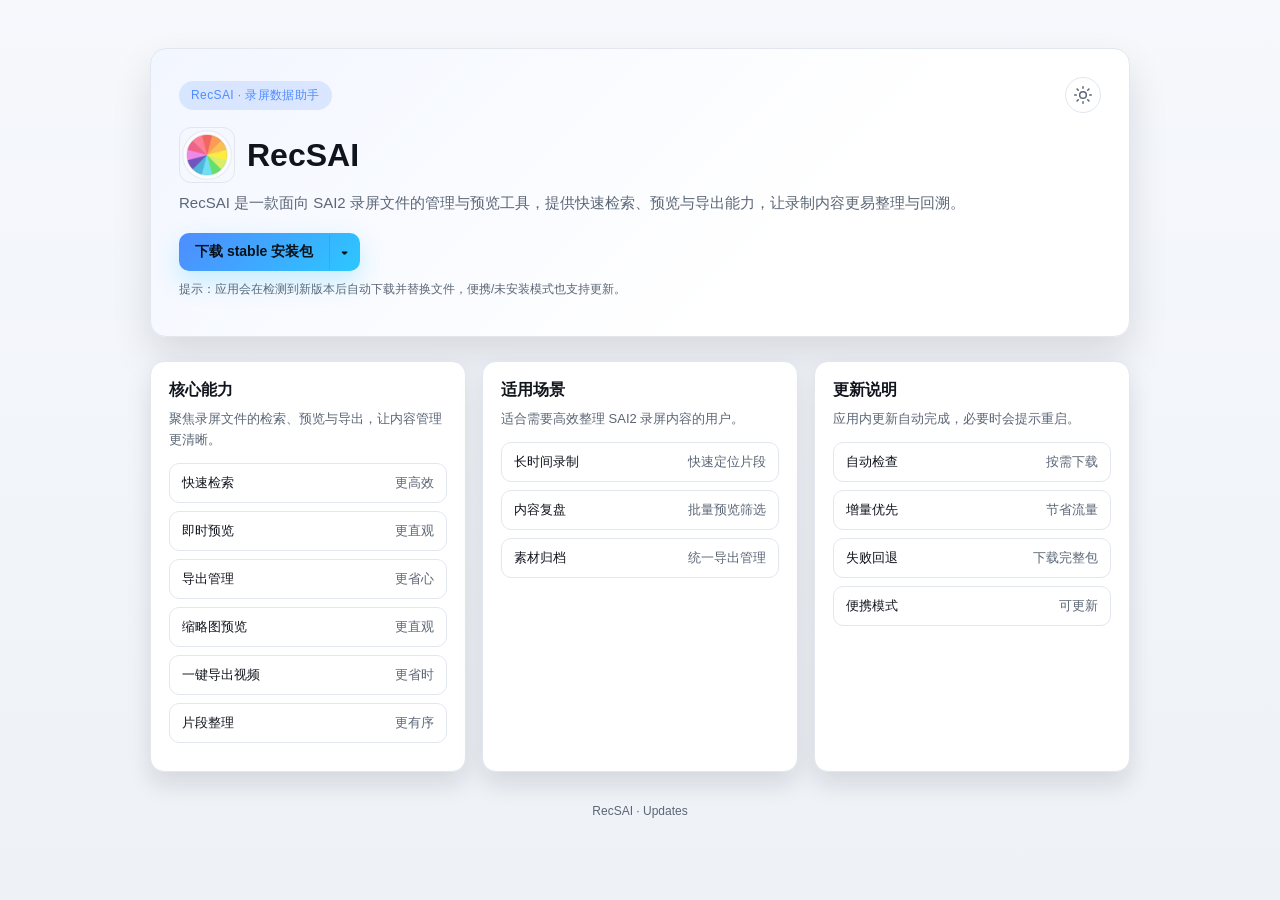
==== index.html @ e4aeb67f "初始化更新内容" ====
﻿<!doctype html>
<html lang="zh-CN">
<head>
  <meta charset="utf-8" />
  <meta name="viewport" content="width=device-width, initial-scale=1" />
  <title>RecSAI 更新中心</title>
  <style>
    :root {
      --bg: #0e0f13;
      --card: #151821;
      --text: #eef1f5;
      --muted: #a6adba;
      --accent: #53d1b6;
      --accent-2: #6aa6ff;
      --accent-soft: rgba(83, 209, 182, 0.14);
      --border: #2a2f3b;
      --shadow: rgba(0, 0, 0, 0.35);
    }
    body.light {
      --bg: #f4f6fb;
      --card: #ffffff;
      --text: #10141c;
      --muted: #5b6676;
      --accent: #4f8cff;
      --accent-2: #34c4ff;
      --accent-soft: rgba(79, 140, 255, 0.16);
      --border: #e1e6ef;
      --shadow: rgba(16, 20, 28, 0.12);
    }
    * { box-sizing: border-box; }
    body {
      margin: 0;
      font-family: "Segoe UI", "Noto Sans SC", "PingFang SC", "Microsoft YaHei", sans-serif;
      background: radial-gradient(1200px 600px at 15% -10%, #1b2130 0%, transparent 60%),
                  radial-gradient(1200px 800px at 110% 10%, #112031 0%, transparent 55%),
                  var(--bg);
      color: var(--text);
      min-height: 100vh;
      display: flex;
      justify-content: center;
      padding: 48px 16px;
      transition: background 0.4s ease, color 0.4s ease;
    }
    body.light {
      background: linear-gradient(180deg, #f6f8fc 0%, #eef2f7 100%), var(--bg);
    }
    .container {
      width: 100%;
      max-width: 980px;
      display: grid;
      gap: 24px;
    }
    .hero {
      padding: 28px;
      border-radius: 16px;
      background: linear-gradient(135deg, #1b2233 0%, #151821 65%);
      border: 1px solid var(--border);
      box-shadow: 0 20px 40px var(--shadow);
      position: relative;
      overflow: hidden;
      animation: fadeUp 0.5s ease;
      z-index: 1;
      --rx: 0deg;
      --ry: 0deg;
      --lift: 0px;
      transform: translateY(var(--lift)) rotateX(var(--rx)) rotateY(var(--ry));
      transform-style: preserve-3d;
      transition: transform 0.18s ease, box-shadow 0.18s ease, background 0.3s ease, border-color 0.3s ease;
    }
    .hero:hover {
      --lift: -2px;
    }
    body.light .hero {
      background: linear-gradient(135deg, #f2f6ff 0%, #ffffff 65%);
    }
    .hero::after {
      content: "";
      position: absolute;
      inset: -60% 0 auto 0;
      height: 140%;
      background: radial-gradient(380px 140px at 15% 10%, var(--accent-soft), transparent 60%);
      opacity: 0.8;
      pointer-events: none;
    }
    .badge {
      display: inline-flex;
      align-items: center;
      gap: 8px;
      padding: 6px 12px;
      border-radius: 999px;
      background: var(--accent-soft);
      color: var(--accent);
      font-size: 12px;
      letter-spacing: 0.4px;
    }
    .brand {
      display: inline-flex;
      align-items: center;
      gap: 10px;
    }
    .brand-logo {
      width: 56px;
      height: 56px;
      border-radius: 12px;
      object-fit: cover;
      border: 1px solid var(--border);
      background: rgba(255, 255, 255, 0.05);
    }
    .toolbar {
      display: flex;
      justify-content: space-between;
      align-items: center;
      gap: 12px;
    }
    .toggle {
      display: inline-flex;
      align-items: center;
      justify-content: center;
      font-size: 12px;
      color: var(--muted);
      background: transparent;
      border: 1px solid var(--border);
      width: 36px;
      height: 36px;
      border-radius: 999px;
      cursor: pointer;
      transition: border-color 0.2s ease, color 0.2s ease, background 0.2s ease;
    }
    .toggle .icon {
      width: 20px;
      height: 20px;
      opacity: 1;
      transition: transform 0.2s ease;
    }
    body.light .toggle .icon.moon,
    body:not(.light) .toggle .icon.sun {
      display: none;
    }
    .title {
      margin: 14px 0 8px;
      font-size: 32px;
      font-weight: 700;
    }
    .subtitle {
      margin: 0;
      color: var(--muted);
      font-size: 15px;
      line-height: 1.6;
    }
    .title-wrap {
      display: inline-flex;
      align-items: center;
      gap: 12px;
      margin: 14px 0 8px;
    }
    .title-wrap .title {
      margin: 0;
    }
    .grid {
      display: grid;
      gap: 16px;
      grid-template-columns: repeat(auto-fit, minmax(240px, 1fr));
      position: relative;
      z-index: 2;
      perspective: 900px;
    }
    .card {
      background: var(--card);
      border: 1px solid var(--border);
      border-radius: 14px;
      padding: 18px;
      box-shadow: 0 12px 24px var(--shadow);
      --rx: 0deg;
      --ry: 0deg;
      --lift: 0px;
      transform: translateY(var(--lift)) rotateX(var(--rx)) rotateY(var(--ry));
      transform-style: preserve-3d;
      transition: transform 0.18s ease, box-shadow 0.18s ease, background 0.3s ease, border-color 0.3s ease;
    }
    .card:hover {
      --lift: -3px;
      box-shadow: 0 18px 36px var(--shadow);
    }
    .card h3 {
      margin: 0 0 8px;
      font-size: 16px;
    }
    .card p {
      margin: 0;
      color: var(--muted);
      font-size: 13px;
      line-height: 1.6;
    }
    .actions {
      display: flex;
      flex-wrap: wrap;
      gap: 12px;
      margin-top: 18px;
    }
    .btn {
      appearance: none;
      border: 0;
      background: linear-gradient(135deg, var(--accent), #2cc7ff);
      color: #081118;
      padding: 10px 16px;
      border-radius: 10px;
      font-weight: 600;
      text-decoration: none;
      font-size: 14px;
      display: inline-flex;
      align-items: center;
      gap: 8px;
      transition: transform 0.15s ease, box-shadow 0.15s ease;
      box-shadow: 0 10px 24px rgba(44, 199, 255, 0.25);
      cursor: pointer;
      position: relative;
      overflow: hidden;
      box-shadow: none;
    }
    .btn:hover { transform: none; }
    .btn::after {
      content: "";
      position: absolute;
      inset: -30% -30%;
      background: radial-gradient(220px 60px at 30% 30%, rgba(255, 255, 255, 0.35), transparent 60%);
      opacity: 0;
      transition: opacity 0.2s ease;
    }
    .btn:hover::after { opacity: 1; }
    .meta {
      margin-top: 10px;
      color: var(--muted);
      font-size: 12px;
    }
    .list {
      display: grid;
      gap: 8px;
      margin-top: 12px;
    }
    .list-item {
      display: flex;
      justify-content: space-between;
      padding: 10px 12px;
      border-radius: 10px;
      background: rgba(255, 255, 255, 0.03);
      border: 1px solid var(--border);
      font-size: 13px;
    }
    .muted { color: var(--muted); }
    footer {
      color: var(--muted);
      font-size: 12px;
      text-align: center;
      padding: 8px 0 24px;
    }
    .download {
      position: relative;
      display: inline-flex;
      align-items: center;
      gap: 0;
      border-radius: 10px;
      overflow: visible;
      background: linear-gradient(135deg, var(--accent), #2cc7ff);
      box-shadow: 0 10px 24px rgba(44, 199, 255, 0.25);
      transition: transform 0.15s ease, box-shadow 0.15s ease;
      --rx: 0deg;
      --ry: 0deg;
      transform: translateY(0) rotateX(var(--rx)) rotateY(var(--ry)) translateZ(0);
      transform-style: preserve-3d;
      z-index: 2;
    }
    .download:hover {
      transform: translateY(-1px) rotateX(var(--rx)) rotateY(var(--ry));
    }
    .download .btn,
    .download .download-toggle {
      background: transparent;
      box-shadow: none;
    }
    .download:hover {
      box-shadow: 0 16px 32px rgba(44, 199, 255, 0.3);
    }
    .download:hover .download-main,
    .download:hover .download-toggle {
      box-shadow: 0 12px 26px rgba(44, 199, 255, 0.3);
    }
    .download-main,
    .download-toggle {
      transition: box-shadow 0.15s ease;
      transform: translateZ(6px);
    }
    .download-toggle {
      display: inline-flex;
      align-items: center;
      border: 0;
      outline: none;
      appearance: none;
      -webkit-appearance: none;
      box-shadow: inset 1px 0 0 rgba(255, 255, 255, 0.2);
      padding: 10px 12px;
      border-radius: 0 10px 10px 0;
      background: linear-gradient(135deg, var(--accent), #2cc7ff);
      color: #081118;
      font-weight: 700;
      cursor: pointer;
      transition: transform 0.15s ease;
    }
    .download-toggle:hover { transform: translateZ(6px); }
    body.light .download-toggle {
      box-shadow: inset 1px 0 0 rgba(0, 0, 0, 0.08);
    }
    .download-main {
      display: inline-flex;
      align-items: center;
      border-radius: 10px 0 0 10px;
    }
    .menu {
      position: absolute;
      top: calc(100% + 8px);
      left: 0;
      min-width: 200px;
      background: var(--card);
      border: 1px solid var(--border);
      border-radius: 12px;
      padding: 6px;
      box-shadow: 0 18px 32px var(--shadow);
      z-index: 30;
      opacity: 0;
      transform: translateY(-6px) scale(0.98);
      pointer-events: none;
      transition: opacity 0.18s ease, transform 0.18s ease;
      transform-origin: top left;
      --rx: 0deg;
      --ry: 0deg;
    }
    .menu.open {
      opacity: 1;
      transform: translateY(0) scale(1) rotateX(var(--rx)) rotateY(var(--ry)) translateZ(20px);
      pointer-events: auto;
    }
    .menu button {
      width: 100%;
      background: transparent;
      border: 0;
      color: var(--text);
      padding: 8px 10px;
      text-align: left;
      border-radius: 8px;
      cursor: pointer;
      font-size: 13px;
    }
    .menu button:hover {
      background: rgba(255, 255, 255, 0.06);
    }
    body.light .menu button:hover {
      background: rgba(76, 125, 255, 0.14);
    }
    @keyframes fadeUp {
      from { opacity: 0; transform: translateY(6px); }
      to { opacity: 1; transform: translateY(0); }
    }
  </style>
</head>
<body>
  <div class="container">
    <section class="hero">
      <div class="toolbar">
        <div class="brand">
          <div class="badge">RecSAI · 录屏数据助手</div>
        </div>
        <button id="theme-toggle" class="toggle" type="button" aria-label="切换主题">
          <svg class="icon sun" aria-hidden="true"><use href="icons.svg#sun"></use></svg>
          <svg class="icon moon" aria-hidden="true"><use href="icons.svg#moon"></use></svg>
        </button>
      </div>
      <div class="title-wrap">
        <img class="brand-logo" src="preferences-color.ico" alt="RecSAI" />
        <h1 class="title">RecSAI</h1>
      </div>
      <p class="subtitle">
        RecSAI 是一款面向 SAI2 录屏文件的管理与预览工具，提供快速检索、预览与导出能力，让录制内容更易整理与回溯。
      </p>
      <div class="actions">
        <div class="download" id="download-wrap">
          <button class="btn download-main" id="download-btn" type="button">
            <span id="download-label">下载 stable 安装包</span>
          </button>
          <button class="download-toggle" id="download-toggle" type="button" aria-label="选择版本">▾</button>
          <div class="menu" id="download-menu">
            <button type="button" data-channel="stable">下载 stable 安装包</button>
            <button type="button" data-channel="beta">下载 beta 安装包</button>
          </div>
        </div>
      </div>
      <div class="meta">提示：应用会在检测到新版本后自动下载并替换文件，便携/未安装模式也支持更新。</div>
    </section>

    <section class="grid">
      <div class="card">
        <h3>核心能力</h3>
        <p>聚焦录屏文件的检索、预览与导出，让内容管理更清晰。</p>
        <div class="list">
          <div class="list-item"><span>快速检索</span><span class="muted">更高效</span></div>
          <div class="list-item"><span>即时预览</span><span class="muted">更直观</span></div>
          <div class="list-item"><span>导出管理</span><span class="muted">更省心</span></div>
          <div class="list-item"><span>缩略图预览</span><span class="muted">更直观</span></div>
          <div class="list-item"><span>一键导出视频</span><span class="muted">更省时</span></div>
          <div class="list-item"><span>片段整理</span><span class="muted">更有序</span></div>
        </div>
      </div>
      <div class="card">
        <h3>适用场景</h3>
        <p>适合需要高效整理 SAI2 录屏内容的用户。</p>
        <div class="list">
          <div class="list-item"><span>长时间录制</span><span class="muted">快速定位片段</span></div>
          <div class="list-item"><span>内容复盘</span><span class="muted">批量预览筛选</span></div>
          <div class="list-item"><span>素材归档</span><span class="muted">统一导出管理</span></div>
        </div>
      </div>
      <div class="card">
        <h3>更新说明</h3>
        <p>应用内更新自动完成，必要时会提示重启。</p>
        <div class="list">
          <div class="list-item"><span>自动检查</span><span class="muted">按需下载</span></div>
          <div class="list-item"><span>增量优先</span><span class="muted">节省流量</span></div>
          <div class="list-item"><span>失败回退</span><span class="muted">下载完整包</span></div>
          <div class="list-item"><span>便携模式</span><span class="muted">可更新</span></div>
        </div>
      </div>
    </section>

    <footer>RecSAI · Updates</footer>
  </div>

  <script>
    function applyTheme(mode) {
      document.body.classList.toggle("light", mode === "light");
      const btn = document.getElementById("theme-toggle");
      btn.setAttribute("aria-label", mode === "light" ? "切换到深色" : "切换到亮色");
      localStorage.setItem("theme", mode);
    }

    function initDownload() {
      const wrap = document.getElementById("download-wrap");
      const btn = document.getElementById("download-btn");
      const toggle = document.getElementById("download-toggle");
      const label = document.getElementById("download-label");
      const menu = document.getElementById("download-menu");
      const channelUrls = {
        stable: "Setup-stable.exe",
        beta: "ReadSAI2-beta-Setup.exe"
      };

      const triggerDownload = (url) => {
        const iframe = document.createElement("iframe");
        iframe.style.display = "none";
        iframe.src = url;
        document.body.appendChild(iframe);
        setTimeout(() => {
          iframe.remove();
        }, 8000);
      };

      const selectChannel = (channel) => {
        const text = channel === "beta" ? "下载 beta 安装包" : "下载 stable 安装包";
        label.textContent = text;
        btn.dataset.channel = channel;
        menu.classList.remove("open");
        toggle.setAttribute("aria-expanded", "false");
      };

      btn.addEventListener("click", () => {
        const url = channelUrls[btn.dataset.channel] || channelUrls.stable;
        triggerDownload(url);
        menu.classList.remove("open");
        toggle.setAttribute("aria-expanded", "false");
      });

      toggle.addEventListener("click", (e) => {
        e.stopPropagation();
        const isOpen = menu.classList.toggle("open");
        toggle.setAttribute("aria-expanded", isOpen ? "true" : "false");
      });

      menu.addEventListener("click", (e) => {
        const target = e.target;
        if (!target || !target.dataset.channel) return;
        selectChannel(target.dataset.channel);
        const url = channelUrls[target.dataset.channel] || channelUrls.stable;
        triggerDownload(url);
      });

      document.addEventListener("click", (e) => {
        if (!wrap.contains(e.target)) {
          menu.classList.remove("open");
          toggle.setAttribute("aria-expanded", "false");
        }
      });

      selectChannel("stable");
    }

    function attachTilt(el, maxTilt, lift) {
      if (!el) return;
      const reduceMotion = window.matchMedia("(prefers-reduced-motion: reduce)").matches;
      const finePointer = window.matchMedia("(pointer: fine)").matches;
      if (reduceMotion || !finePointer) return;

      let raf = null;
      el.addEventListener("mousemove", (e) => {
        if (raf) return;
        raf = requestAnimationFrame(() => {
          const rect = el.getBoundingClientRect();
          const x = e.clientX - rect.left;
          const y = e.clientY - rect.top;
          const dx = (x / rect.width) * 2 - 1;
          const dy = (y / rect.height) * 2 - 1;
          el.style.setProperty("--ry", `${dx * maxTilt}deg`);
          el.style.setProperty("--rx", `${-dy * maxTilt}deg`);
          raf = null;
        });
      });
      el.addEventListener("mouseleave", () => {
        el.style.setProperty("--rx", "0deg");
        el.style.setProperty("--ry", "0deg");
        if (lift) {
          el.style.setProperty("--lift", "0px");
        }
      });
      if (lift) {
        el.addEventListener("mouseenter", () => {
          el.style.setProperty("--lift", lift);
        });
      }
    }

    function initCardTilt() {
      const reduceMotion = window.matchMedia("(prefers-reduced-motion: reduce)").matches;
      const finePointer = window.matchMedia("(pointer: fine)").matches;
      if (reduceMotion || !finePointer) return;

      const maxTilt = 4;
      document.querySelectorAll(".card").forEach((card) => {
        attachTilt(card, maxTilt, "-3px");
      });
      attachTilt(document.querySelector(".hero"), 5, "-2px");
      const download = document.querySelector(".download");
      attachTilt(download, 2, "-1px");
      attachTilt(document.querySelector(".menu"), 2, "0px");
    }

    function init() {
      const stored = localStorage.getItem("theme") || "light";
      applyTheme(stored);
      const toggle = document.getElementById("theme-toggle");
      toggle.addEventListener("click", () => {
        const next = document.body.classList.contains("light") ? "dark" : "light";
        applyTheme(next);
      });
      initDownload();
      initCardTilt();
    }

    init();
  </script>
</body>
</html>
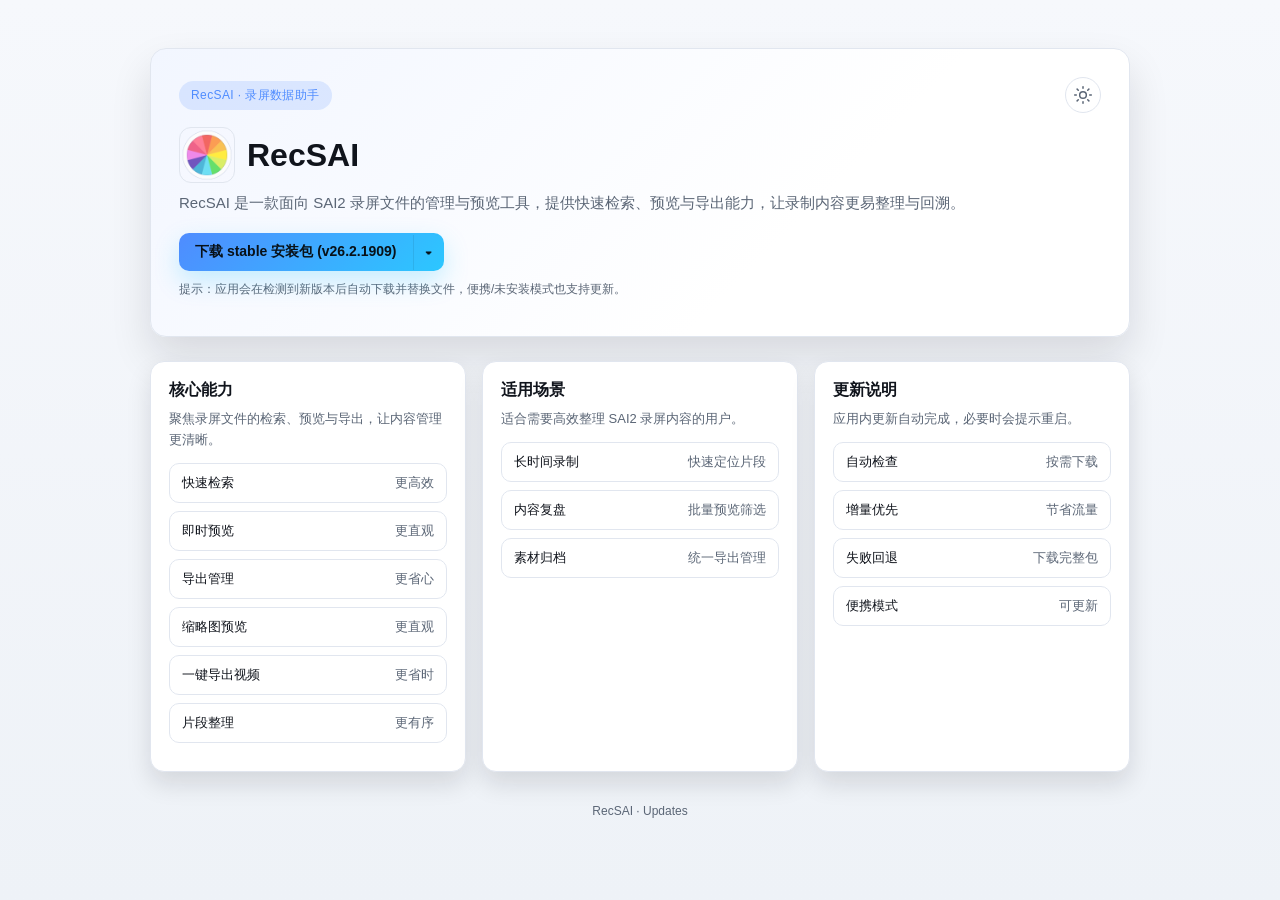
==== commit 41f55a19: "修正下载链接为 zip 包 - 读取 manifest.json 获取版本号并拼接 ReadSAI2-<version>.zip" ====
--- a/index.html
+++ b/index.html
@@ -446,27 +446,47 @@
       const toggle = document.getElementById("download-toggle");
       const label = document.getElementById("download-label");
       const menu = document.getElementById("download-menu");
-      const channelUrls = {
-        stable: "Setup-stable.exe",
-        beta: "ReadSAI2-beta-Setup.exe"
+      const packId = "ReadSAI2";
+      const channelUrls = { stable: null, beta: null };
+      const channelVersions = { stable: null, beta: null };
+
+      const triggerDownload = (url) => {
+        if (!url) {
+          alert("更新包尚未就绪，请稍后再试。");
+          return;
+        }
+        const link = document.createElement("a");
+        link.href = url;
+        link.download = "";
+        document.body.appendChild(link);
+        link.click();
+        link.remove();
       };
 
-      const triggerDownload = (url) => {
-        const iframe = document.createElement("iframe");
-        iframe.style.display = "none";
-        iframe.src = url;
-        document.body.appendChild(iframe);
-        setTimeout(() => {
-          iframe.remove();
-        }, 8000);
+      const refreshChannel = async (channel) => {
+        try {
+          const resp = await fetch(`download/${channel}/manifest.json?ts=${Date.now()}`);
+          if (!resp.ok) throw new Error("manifest not found");
+          const json = await resp.json();
+          if (json && json.version) {
+            channelVersions[channel] = json.version;
+            channelUrls[channel] = `download/${channel}/${packId}-${json.version}.zip`;
+          }
+        } catch (err) {
+          console.warn("Failed to load manifest for", channel, err);
+        }
       };
 
       const selectChannel = (channel) => {
+        const version = channelVersions[channel];
         const text = channel === "beta" ? "下载 beta 安装包" : "下载 stable 安装包";
         label.textContent = text;
         btn.dataset.channel = channel;
         menu.classList.remove("open");
         toggle.setAttribute("aria-expanded", "false");
+        if (version) {
+          label.textContent = `${text} (v${version})`;
+        }
       };
 
       btn.addEventListener("click", () => {
@@ -497,7 +517,8 @@
         }
       });
 
-      selectChannel("stable");
+      refreshChannel("stable").then(() => selectChannel("stable"));
+      refreshChannel("beta");
     }
 
     function attachTilt(el, maxTilt, lift) {
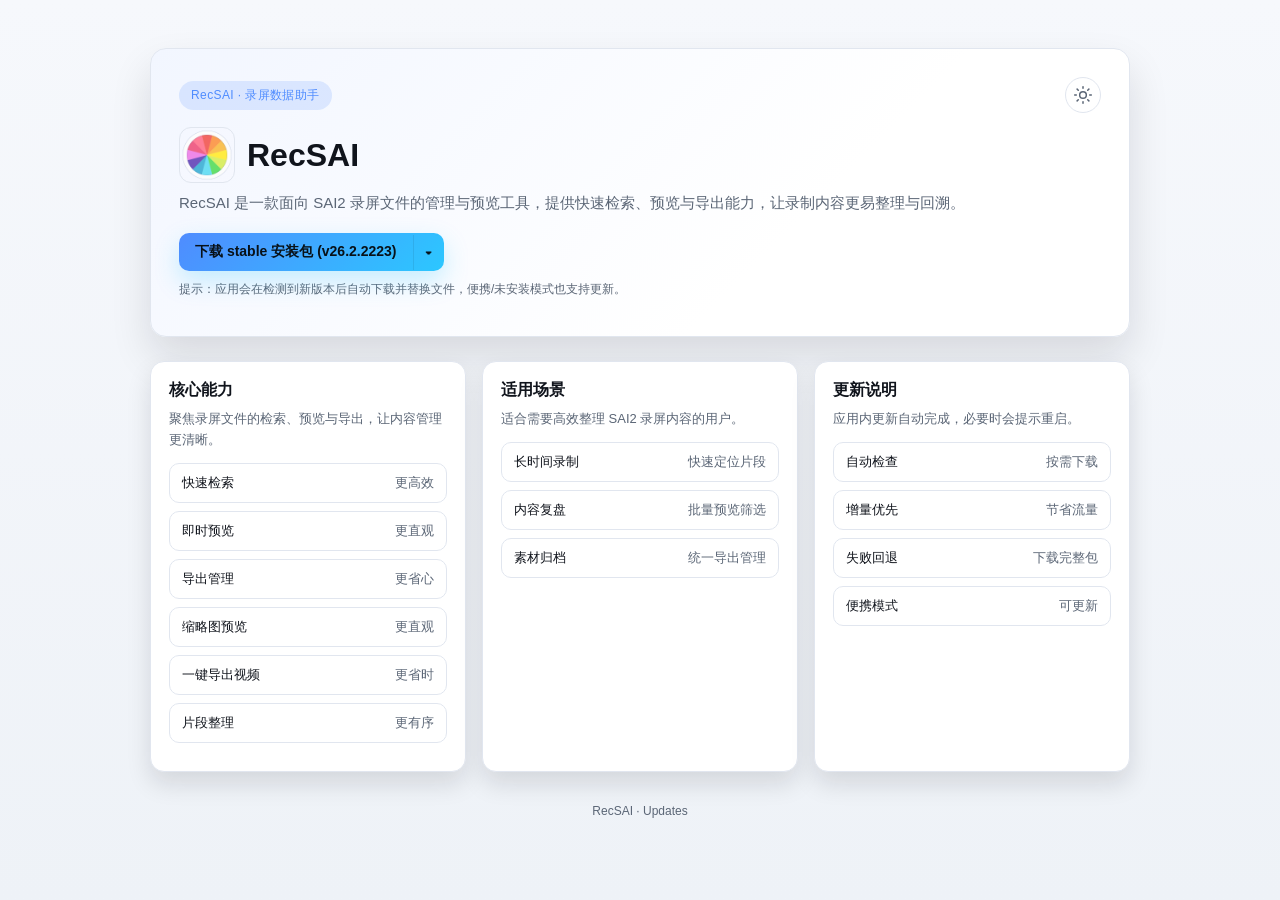
==== commit 7564c498: "修正下载包命名 用户可见变更: 下载按钮将按 RecSAI-<version>.zip 生成链接。  迁移: 无" ====
--- a/index.html
+++ b/index.html
@@ -446,7 +446,7 @@
       const toggle = document.getElementById("download-toggle");
       const label = document.getElementById("download-label");
       const menu = document.getElementById("download-menu");
-      const packId = "ReadSAI2";
+      const packId = "RecSAI";
       const channelUrls = { stable: null, beta: null };
       const channelVersions = { stable: null, beta: null };
 
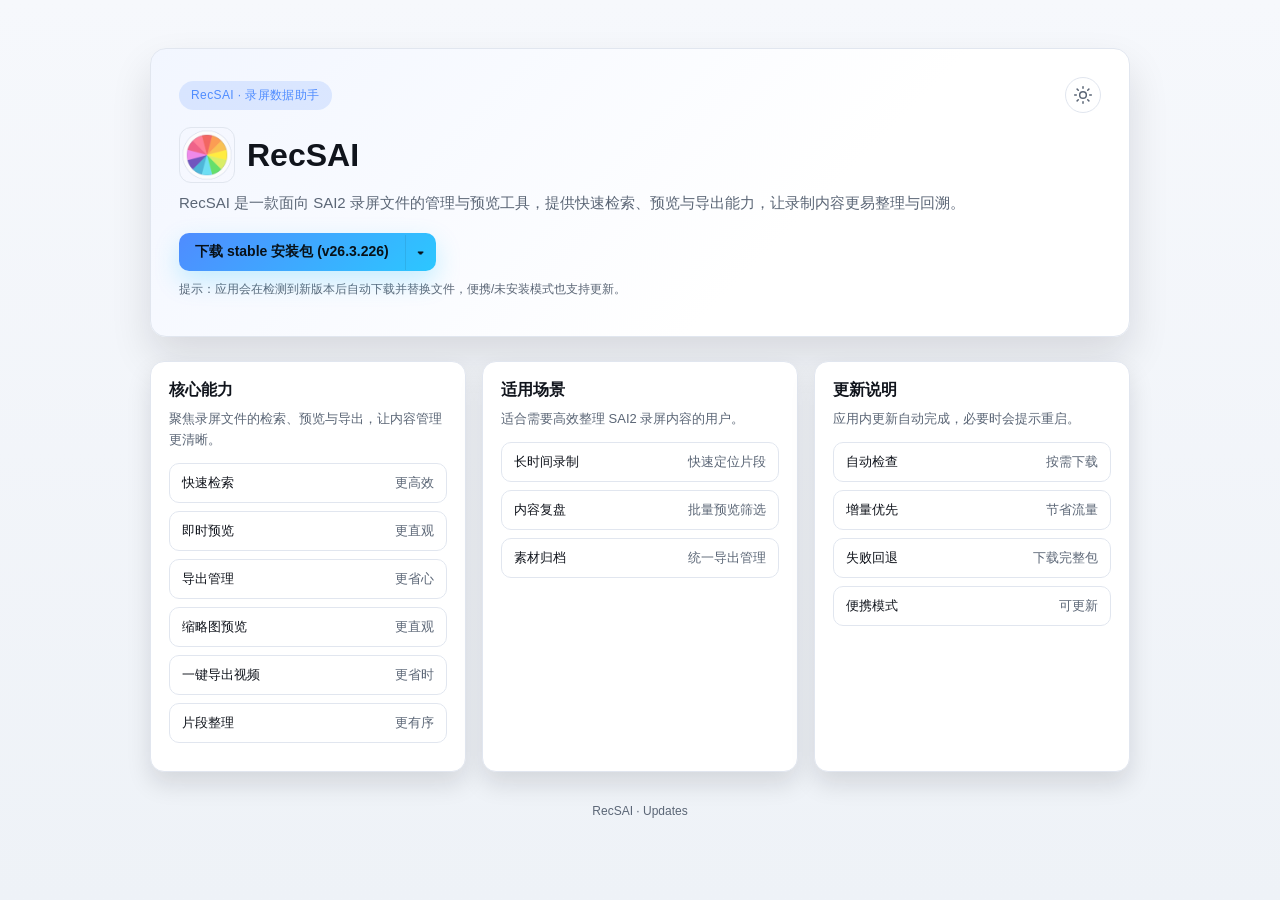
==== commit ca5e8f86: "更新 beta 包与下载页资源 用户可见变更：新增 26.4.1804 beta 包、对应 changelog 与 manifest，并更新下载页以兼容 RecSAI / ReadSAI2 两种包名前" ====
--- a/index.html
+++ b/index.html
@@ -446,9 +446,46 @@
       const toggle = document.getElementById("download-toggle");
       const label = document.getElementById("download-label");
       const menu = document.getElementById("download-menu");
-      const packId = "RecSAI";
+      const packagePrefixes = ["RecSAI", "ReadSAI2"];
       const channelUrls = { stable: null, beta: null };
       const channelVersions = { stable: null, beta: null };
+
+      const stripBom = (text) => {
+        if (!text) return "";
+        return text.charCodeAt(0) === 0xfeff ? text.slice(1) : text;
+      };
+
+      const fetchJson = async (url) => {
+        const resp = await fetch(`${url}?ts=${Date.now()}`);
+        if (!resp.ok) throw new Error("manifest not found");
+        return JSON.parse(stripBom(await resp.text()));
+      };
+
+      const fileExists = async (url) => {
+        try {
+          const head = await fetch(`${url}?ts=${Date.now()}`, { method: "HEAD" });
+          if (head.ok) return true;
+          if (head.status !== 405) return false;
+        } catch (err) {
+        }
+
+        try {
+          const get = await fetch(`${url}?ts=${Date.now()}`);
+          return get.ok;
+        } catch (err) {
+          return false;
+        }
+      };
+
+      const resolvePackageUrl = async (channel, version) => {
+        for (const prefix of packagePrefixes) {
+          const candidate = `download/${channel}/${prefix}-${version}.zip`;
+          if (await fileExists(candidate)) {
+            return candidate;
+          }
+        }
+        return null;
+      };
 
       const triggerDownload = (url) => {
         if (!url) {
@@ -465,12 +502,10 @@
 
       const refreshChannel = async (channel) => {
         try {
-          const resp = await fetch(`download/${channel}/manifest.json?ts=${Date.now()}`);
-          if (!resp.ok) throw new Error("manifest not found");
-          const json = await resp.json();
+          const json = await fetchJson(`download/${channel}/manifest.json`);
           if (json && json.version) {
             channelVersions[channel] = json.version;
-            channelUrls[channel] = `download/${channel}/${packId}-${json.version}.zip`;
+            channelUrls[channel] = await resolvePackageUrl(channel, json.version);
           }
         } catch (err) {
           console.warn("Failed to load manifest for", channel, err);
